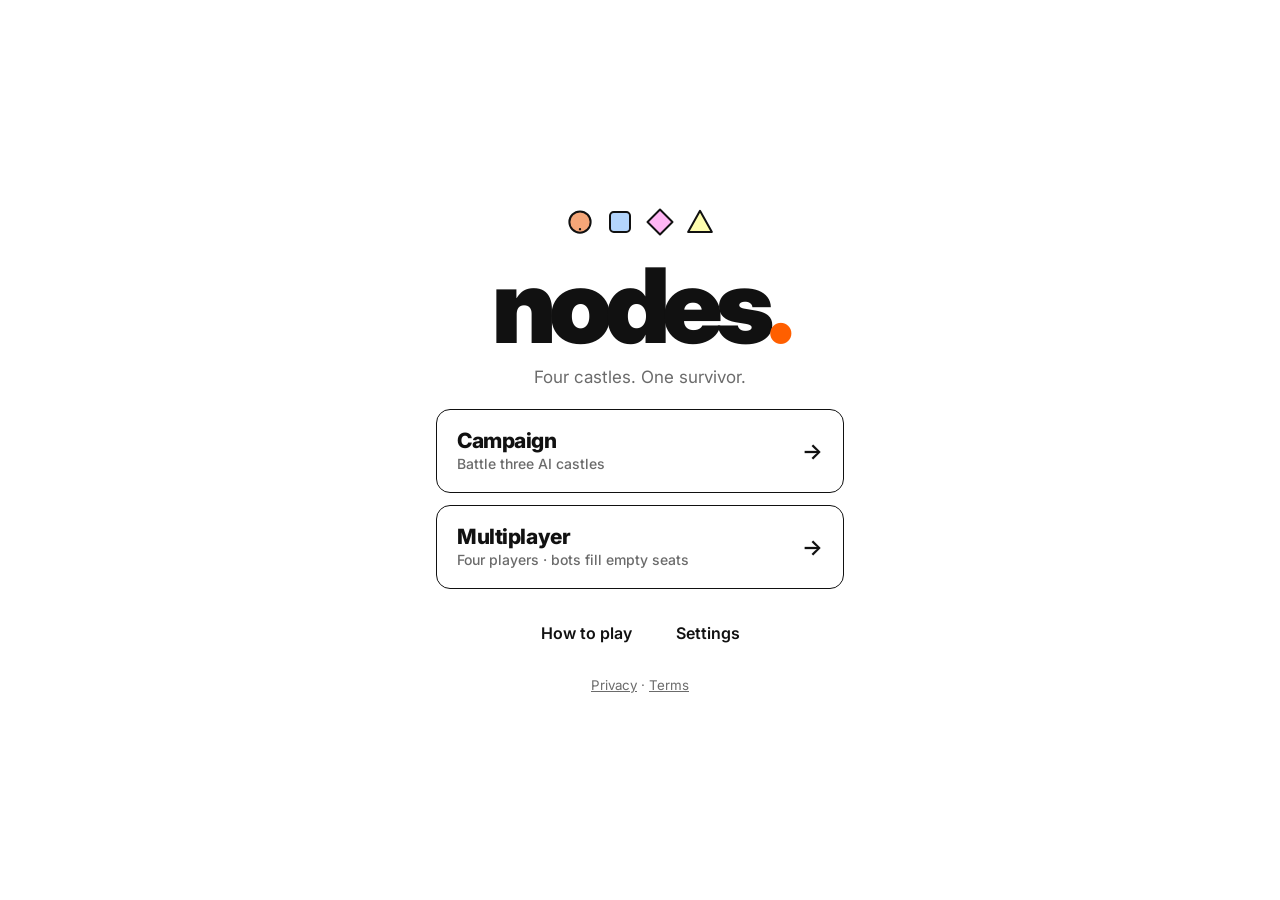
==== site/index.html @ 713128e9 "Deploy banner controls Built from rts-prototype d08a209.  Co-Authored-By: Claude Opus 5.5 <noreply@a" ====
<!doctype html><html lang="en"><meta charset="UTF-8"><meta name="viewport" content="width=device-width,initial-scale=1,viewport-fit=cover"><title>nodes.</title><script type="module" crossorigin src="./assets/game-BDW96V0k.js"></script>
<link rel="modulepreload" crossorigin href="./assets/style-B81ScJqz.js">
<link rel="stylesheet" crossorigin href="./assets/style-C4UEQZMp.css">

<body><div id="app"></div></body></html>
---- site/assets/style-C4UEQZMp.css ----
@font-face{font-family:Inter;src:url(../fonts/inter.ttf)}:root{--ink:#111;--muted:#6b6b6b;--line:#e4e4e1;--soft:#f5f5f2;--paper:#fff;--accent:#ff5f00;--danger:#c4161c;--radius:14px;--team:#ff5f00;--team-fill:#f5a678}*{box-sizing:border-box}body{margin:0;background:var(--paper);color:var(--ink);font-family:Inter,Arial,sans-serif;-webkit-font-smoothing:antialiased}button,.button{font:inherit;font-weight:600;background:var(--paper);border:1.5px solid var(--ink);border-radius:10px;padding:11px 18px;cursor:pointer;color:var(--ink);transition:background .12s,transform .12s,box-shadow .12s}button:hover:not(:disabled),.button:hover{background:var(--soft)}button:active:not(:disabled){transform:translateY(1px)}button:disabled{opacity:.38;cursor:default}button:focus-visible,a:focus-visible,input:focus-visible{outline:3px solid var(--accent);outline-offset:2px}button.primary{background:var(--ink);color:#fff}button.primary:hover:not(:disabled){background:#333}button.ghost{border-color:transparent;background:transparent}button.ghost:hover:not(:disabled){background:var(--soft)}button.danger{color:var(--danger);border-color:var(--danger)}button.danger:hover:not(:disabled){background:#fdf0f0}a{color:inherit}kbd{font:600 10px/1 Inter,Arial,sans-serif;border:1px solid #c9c9c4;border-bottom-width:2px;border-radius:4px;padding:2px 4px;color:var(--muted);background:var(--paper)}.muted{color:var(--muted)}.small{font-size:13px}.dot{color:var(--accent)}.brand{font-size:38px;font-weight:900;letter-spacing:-3px;text-decoration:none;line-height:1;margin:0}.brand span{color:var(--accent)}.row{display:flex;flex-wrap:wrap;gap:10px;justify-content:center}.row.tight{gap:6px;justify-content:flex-start}.stack{display:flex;flex-direction:column;gap:10px;margin-top:20px}.shape{display:block;flex-shrink:0}.menu{min-height:100dvh;display:flex;align-items:center;justify-content:center;flex-direction:column;gap:22px;padding:32px 16px;max-width:440px;margin:auto}.hero{display:flex;flex-direction:column;align-items:center;gap:10px}.emblem{display:flex;gap:10px;margin-bottom:6px}.menu .brand{font-size:clamp(64px,20vw,104px);letter-spacing:-.07em}.tagline{margin:0;color:var(--muted);font-size:17px}.modes{display:flex;flex-direction:column;gap:12px;width:100%}.mode{display:grid;grid-template-columns:1fr auto;grid-template-areas:"title arrow" "sub arrow" "meta arrow";text-align:left;gap:2px 12px;padding:18px 20px;border-radius:var(--radius);width:100%}.mode:hover:not(:disabled){background:var(--paper);box-shadow:0 4px 0 var(--ink);transform:translateY(-2px)}.mode-title{grid-area:title;font-size:21px;font-weight:800;letter-spacing:-.02em}.mode-sub{grid-area:sub;color:var(--muted);font-weight:500;font-size:14px}.mode-meta{grid-area:meta;justify-self:start;margin-top:8px;font-size:12px;background:var(--soft);border-radius:99px;padding:3px 9px}.arrow{grid-area:arrow;align-self:center;font-size:22px}.menu-links{display:flex;gap:6px}.legal{color:var(--muted)}.title{font-size:clamp(40px,11vw,56px);font-weight:900;letter-spacing:-.06em;margin:0;text-align:center;line-height:1}.loading{font-size:28px;font-weight:900;letter-spacing:-.04em}.settings{display:flex;flex-direction:column;gap:10px;width:100%}.toggle{display:flex;align-items:center;justify-content:space-between;gap:16px;padding:16px 18px;background:var(--soft);border-radius:var(--radius);cursor:pointer}.toggle span{display:flex;flex-direction:column;gap:4px}.toggle small{color:var(--muted);line-height:1.4}.toggle input{appearance:none;flex-shrink:0;width:46px;height:28px;border-radius:99px;background:#cfcfca;position:relative;cursor:pointer;transition:background .15s;margin:0}.toggle input:before{content:"";position:absolute;top:3px;left:3px;width:22px;height:22px;border-radius:50%;background:#fff;box-shadow:0 1px 2px #0003;transition:transform .15s}.toggle input:checked{background:var(--ink)}.toggle input:checked:before{transform:translate(18px)}.seats{display:flex;gap:14px}.seat{width:46px;height:46px;border-radius:50%;border:2px dashed var(--c);transition:background .2s}.seat.filled{border-style:solid;background:var(--c)}.seat.you{box-shadow:0 0 0 3px var(--paper),0 0 0 5px var(--ink)}.progress{width:100%;height:6px;border-radius:99px;background:var(--soft);overflow:hidden}.progress b{display:block;height:100%;width:0;background:var(--ink);transition:width .3s linear}.play{position:fixed;inset:0;overflow:hidden;background:var(--paper)}.stage{position:absolute;left:0;top:0;width:800px;height:450px;transform-origin:0 0;display:grid;grid-template-columns:450px 350px}.stage .board{width:450px;height:450px;padding:6px;box-sizing:border-box}.stage .side{display:flex;flex-direction:column;gap:6px;padding:6px 8px 6px 2px;overflow:hidden;min-height:0}.stage .topbar{padding:0 2px;gap:6px}.stage .topbar .brand{font-size:20px}.stage .match{gap:6px}.stage .you-chip{font-size:12px;padding:3px 8px 3px 6px}.stage .clock{font-size:14px}.stage .top-actions{gap:5px}.stage .top-actions button{padding:4px 10px;font-size:13px}.stage .icon-button{width:28px;height:28px}.stage #fullscreen{font-size:15px;line-height:1}.stage #fullscreen[aria-pressed=true]{background:var(--ink);color:#fff}.stage .team-bar{margin:0;height:3px}.stage .panel{padding:7px 10px;border-radius:10px}.stage .panel-head{margin-bottom:5px}.stage .panel h2{font-size:11px}.stage .standings{gap:3px}.stage .standing{grid-template-columns:10px 1fr 48px 30px 34px;gap:6px;font-size:12px}.stage .standing i{width:10px;height:10px}.stage .standing.head{font-size:10px}.stage .castle .panel-head{display:none}.stage .castle{display:grid;grid-template-columns:1fr 1fr auto;gap:10px;align-items:center}.stage .castle-stats{display:contents}.stage .stat{margin-bottom:3px;font-size:11px;flex-wrap:wrap;gap:0 5px}.stage .stat .k{flex-basis:100%}.stage .stat b{font-size:13px;white-space:nowrap}.stage .upgrade{margin:0;width:auto;flex-direction:column;align-items:flex-start;gap:0;padding:6px 10px;font-size:13px}.stage .upgrade .u-cost{font-size:11px}.stage .upgrade kbd{display:none}.stage .train-grid{grid-template-columns:repeat(4,1fr);gap:5px}.stage .train-button{grid-template-columns:auto auto;grid-template-areas:"icon out";justify-content:center;padding:7px 4px}.stage .train-button .t-name{display:none}.stage .train-button .t-out{font-size:14px}.stage .train-button kbd{display:none}.stage .queue{margin-top:5px;min-height:18px;flex-wrap:nowrap;overflow:hidden}.stage .selection-text{margin:0 0 6px;font-size:12px;min-height:18px}.stage .selection .row button{padding:5px 8px;font-size:12px}.stage .tip{max-width:420px;font-size:13px}.rotate{display:none;position:absolute;inset:0;align-items:center;justify-content:center;padding:24px;text-align:center;font-size:20px;font-weight:800}@media(orientation:portrait)and (pointer:coarse){.play .stage{visibility:hidden}.rotate{display:flex}}.topbar{display:flex;align-items:center;justify-content:space-between;gap:12px;padding:10px 16px;flex-shrink:0}.topbar .brand{font-size:30px}.match{display:flex;align-items:center;gap:12px;font-weight:600}.you-chip{display:inline-flex;align-items:center;gap:7px;padding:5px 11px 5px 8px;border-radius:99px;background:var(--team-fill);font-size:14px}.you-chip i{width:10px;height:10px;border-radius:50%;background:var(--team);border:1.5px solid var(--ink)}.clock{font-variant-numeric:tabular-nums;font-size:17px}.connection{color:var(--danger);font-size:13px}.top-actions{display:flex;gap:8px}.top-actions button{padding:7px 14px}.icon-button{width:36px;padding:0!important;border-radius:50%;height:36px}.team-bar{display:flex;height:4px;margin:0 16px;flex-shrink:0;border-radius:99px;overflow:hidden;background:#eee}.team-bar span{transition:width .3s}.board{position:relative;min-height:0;min-width:0;display:flex;align-items:center;justify-content:center;touch-action:none}.selection-actions{flex-wrap:wrap}.selection-actions button[aria-pressed=true]{background:var(--ink);color:#fff}#clear-rally{padding:4px 10px;font-size:13px;margin-top:6px}.tip{position:absolute;left:12px;right:12px;top:12px;margin:auto;max-width:460px;display:grid;grid-template-columns:auto 1fr auto;align-items:center;gap:8px;background:var(--paper);border:1.5px solid var(--ink);border-radius:12px;padding:10px 8px;font-size:14px;line-height:1.4;box-shadow:0 4px 0 var(--ink);z-index:2}.tip-body{display:flex;flex-direction:column;gap:4px;min-width:0}.tip-head{display:flex;align-items:center;justify-content:space-between;gap:8px}.tip-head b{font-size:12px;text-transform:uppercase;letter-spacing:.05em;color:var(--muted)}.tip-head button{padding:2px 8px;font-size:12px}.tip-arrow{padding:6px 8px;font-size:20px;line-height:1;align-self:stretch}.tip-arrow:disabled{opacity:.25;cursor:default}.board canvas{display:block;touch-action:none;border:1.5px solid var(--ink);border-radius:12px}.side{display:flex;flex-direction:column;gap:10px;min-height:0;overflow-y:auto}.panel{background:var(--soft);border-radius:var(--radius);padding:14px}.panel-head{display:flex;align-items:center;justify-content:space-between;margin-bottom:10px}.panel h2{font-size:13px;text-transform:uppercase;letter-spacing:.06em;margin:0;font-weight:800}.panel-head .muted{font-size:12px}.badge{font-size:12px;font-weight:800;background:var(--ink);color:#fff;border-radius:6px;padding:3px 7px}.meter{display:block;height:6px;background:#e2e2dd;border-radius:99px;overflow:hidden}.meter b{display:block;height:100%;width:0;background:var(--team);border-radius:99px;transition:width .2s}.meter.hp b{background:var(--ink)}.standings{display:flex;flex-direction:column;gap:6px}.standing{display:grid;grid-template-columns:12px 1fr 56px 40px 44px;align-items:center;gap:8px;font-size:13px;font-weight:600}.standing i{width:12px;height:12px;border-radius:50%;background:var(--c);border:1.5px solid var(--ink)}.standing.head{font-size:11px;color:var(--muted);text-transform:uppercase;letter-spacing:.05em;font-weight:700}.standing.head i{visibility:hidden}.standing .meter b{background:var(--c)}.standing .army,.standing .score{text-align:right;font-variant-numeric:tabular-nums}.standing .score,.standing.me .name{font-weight:800}.standing.out{opacity:.4}.standing.out .name{text-decoration:line-through}.standing.away .name:after{content:" · away";color:var(--danger);font-weight:500}.castle-stats{display:flex;flex-direction:column;gap:10px}.stat{display:flex;align-items:baseline;gap:6px;margin-bottom:5px;font-size:13px}.stat .k{color:var(--muted);flex:1}.stat b{font-variant-numeric:tabular-nums;font-size:15px}.stat .sub{color:var(--muted);font-size:12px}.upgrade{position:relative;overflow:hidden;width:100%;margin-top:14px;display:flex;align-items:center;gap:8px;padding:10px 12px;text-align:left}.upgrade .fill{position:absolute;inset:0 auto 0 0;width:0;background:var(--team-fill);transition:width .2s}.upgrade>span:not(.fill),.upgrade kbd{position:relative}.upgrade .u-label{flex:1}.upgrade .u-cost{font-size:12px;color:var(--muted);font-variant-numeric:tabular-nums}.upgrade.busy{opacity:1}.train-grid{display:grid;grid-template-columns:1fr 1fr;gap:8px}.train-button{display:grid;grid-template-columns:auto 1fr;grid-template-areas:"icon out" "name name";align-items:center;gap:6px 8px;padding:10px;text-align:left;position:relative}.train-button .shape{grid-area:icon}.train-button .t-out{grid-area:out;font-weight:800;font-size:16px}.train-button .t-name{grid-area:name;font-size:12px;color:var(--muted);font-weight:600}.train-button kbd{position:absolute;top:8px;right:8px}.queue{display:flex;flex-wrap:wrap;align-items:center;gap:5px;margin-top:10px;min-height:24px;font-size:12px}.q{position:relative;display:flex;padding:3px;border-radius:6px;background:var(--paper);overflow:hidden}.q.current{box-shadow:inset 0 0 0 1.5px var(--ink)}.q i{position:absolute;left:0;bottom:0;height:3px;width:0;background:var(--team)}.more{font-weight:700;color:var(--muted)}.selection-text{margin:0 0 10px;font-size:13px;min-height:20px;display:flex;flex-wrap:wrap;align-items:center;gap:8px;line-height:1.4}.mix{display:inline-flex;gap:8px}.mix span{display:inline-flex;align-items:center;gap:3px;font-weight:600;font-variant-numeric:tabular-nums}.selection .row button{padding:8px 12px;font-size:13px;display:inline-flex;align-items:center;gap:6px}.toast{position:fixed;left:50%;bottom:24px;transform:translate(-50%,12px);background:var(--ink);color:#fff;padding:10px 16px;border-radius:10px;font-size:14px;font-weight:600;opacity:0;pointer-events:none;transition:opacity .2s,transform .2s;z-index:5;max-width:calc(100vw - 32px);text-align:center}.toast.show{opacity:1;transform:translate(-50%)}.overlay{position:fixed;inset:0;display:flex;align-items:center;justify-content:center;background:#ffffffd0;-webkit-backdrop-filter:blur(3px);backdrop-filter:blur(3px);z-index:10;padding:16px;overflow-y:auto}.card{background:var(--paper);border:1.5px solid var(--ink);border-radius:20px;padding:30px;text-align:center;width:min(440px,100%);box-shadow:0 6px 0 var(--ink);margin:auto}.card.wide{width:min(660px,100%);text-align:left}.card h1,.card h2{font-weight:900;letter-spacing:-.06em;margin:0 0 12px;line-height:1}.card h2{font-size:44px}.card h1.result{font-size:clamp(56px,16vw,84px)}.card p{line-height:1.55;margin:0 0 6px}.card .row{margin-top:22px}.card.wide .row{justify-content:flex-start}.lede{color:var(--muted)}.types{display:grid;grid-template-columns:1fr 1fr;gap:10px;margin:20px 0}.types>div{display:grid;grid-template-columns:auto 1fr;grid-template-areas:"icon name" "icon out" "note note";gap:2px 10px;background:var(--soft);border-radius:12px;padding:12px}.types .shape{grid-area:icon;align-self:center}.types b{grid-area:name}.types small{grid-area:out;color:var(--muted)}.types span{grid-area:note;font-size:13px;line-height:1.4;margin-top:6px}.controls-list{margin:0;display:flex;flex-direction:column;border-top:1px solid var(--line)}.controls-list div{display:grid;grid-template-columns:130px 1fr;gap:12px;padding:9px 0;border-bottom:1px solid var(--line);font-size:14px}.controls-list dt{font-weight:700}.controls-list dd{margin:0;color:#333;line-height:1.4}.stats{display:flex;justify-content:center;gap:10px;margin:20px 0 0}.stats div{background:var(--soft);border-radius:12px;padding:10px 14px;min-width:96px}.stats dt{font-size:11px;text-transform:uppercase;letter-spacing:.05em;color:var(--muted);font-weight:700}.stats dd{margin:4px 0 0;font-size:22px;font-weight:800;font-variant-numeric:tabular-nums}@media(pointer:coarse){kbd{display:none}}@media(max-width:820px){.card{padding:22px}.card h2{font-size:36px}.types{grid-template-columns:1fr}.controls-list div{grid-template-columns:100px 1fr}.stats div{min-width:0;flex:1;padding:8px}}@media(prefers-reduced-motion:reduce){*{transition:none!important}}.admin{max-width:1100px;margin:auto;padding:30px}.admin p{line-height:1.6}.admin #fields{display:flex;flex-direction:column;gap:22px}.admin fieldset{border:1.5px solid #ddd;border-radius:10px;padding:16px 18px 20px;margin:0;scroll-margin-top:16px}.admin legend{font-weight:800;font-size:16px;padding:0 6px}.admin .field-grid{display:grid;grid-template-columns:repeat(auto-fit,minmax(240px,1fr));gap:18px}.admin label small{color:#777;font-size:12px}.admin-tools{display:flex;flex-direction:column;gap:12px;margin-bottom:20px}.admin #filter{font:inherit;padding:12px;border:1px solid #999;border-radius:6px;max-width:420px}#sections{display:flex;flex-wrap:wrap;gap:8px}#sections a{font-size:13px;padding:5px 10px;border:1px solid #ccc;border-radius:99px;color:inherit;text-decoration:none}#sections a:hover{border-color:#111}.admin label{display:flex;flex-direction:column;font-size:14px;gap:8px}.admin input[type=number]{font:inherit;padding:12px;border:1px solid #999;border-radius:6px;width:100%}.actions{display:flex;flex-wrap:wrap;gap:12px;margin-top:30px;position:sticky;bottom:0;padding:15px;background:#fff;border-top:1px solid #ddd}#status{min-height:25px}button.active{background:#111;color:#fff}@media(max-width:600px){.brand{font-size:30px}.admin{padding:16px}}[hidden]{display:none!important}.admin .preview{border:1.5px solid #111;border-radius:10px;padding:16px 18px;margin-bottom:22px}.preview-head{display:flex;flex-wrap:wrap;align-items:center;justify-content:space-between;gap:12px}.preview-head h2{margin:0;font-size:18px}.preview-head label{flex-direction:row!important;align-items:center}.preview-head select{font:inherit;padding:6px 8px;border:1px solid #999;border-radius:6px}.preview-note{font-size:13px;color:#555;margin:8px 0 12px}.preview-body{display:flex;flex-wrap:wrap;gap:20px;align-items:flex-start}#preview{border-radius:8px;background:#fff}#preview-stats{margin:0;display:flex;flex-direction:column;gap:8px;font-size:14px;min-width:240px}#preview-stats dt{font-size:11px;text-transform:uppercase;letter-spacing:.05em;color:#777;font-weight:700}#preview-stats dd{margin:2px 0 0}#preview-stats .ok{color:#1a7f37}#preview-stats .low{color:#c4161c}
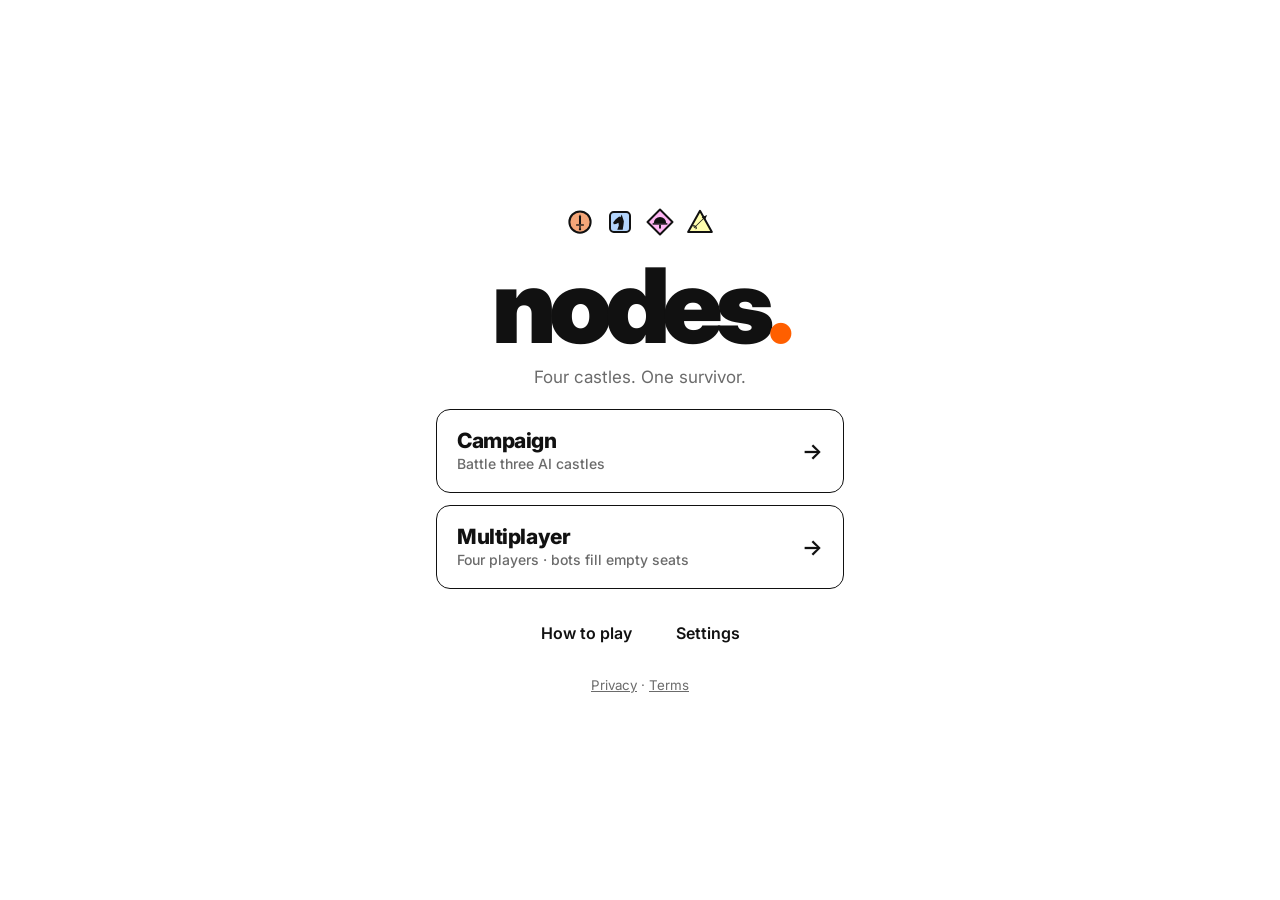
==== commit e6c849d1: "Deploy device-chosen controls, queue cancel and upgrade prompts Built from rts-prototype 23c465e.  C" ====
--- a/site/index.html
+++ b/site/index.html
@@ -1,5 +1,5 @@
-<!doctype html><html lang="en"><meta charset="UTF-8"><meta name="viewport" content="width=device-width,initial-scale=1,viewport-fit=cover"><title>nodes.</title><script type="module" crossorigin src="./assets/game-BDW96V0k.js"></script>
-<link rel="modulepreload" crossorigin href="./assets/style-B81ScJqz.js">
-<link rel="stylesheet" crossorigin href="./assets/style-C4UEQZMp.css">
+<!doctype html><html lang="en"><meta charset="UTF-8"><meta name="viewport" content="width=device-width,initial-scale=1,viewport-fit=cover"><title>nodes.</title><script type="module" crossorigin src="./assets/game-z3wvrfXD.js"></script>
+<link rel="modulepreload" crossorigin href="./assets/style-CgUiQtV8.js">
+<link rel="stylesheet" crossorigin href="./assets/style-BDcFEItp.css">
 
 <body><div id="app"></div></body></html>
--- a/site/assets/style-BDcFEItp.css
+++ b/site/assets/style-BDcFEItp.css
@@ -0,0 +1 @@
+@font-face{font-family:Inter;src:url(../fonts/inter.ttf)}:root{--ink:#111;--muted:#6b6b6b;--line:#e4e4e1;--soft:#f5f5f2;--paper:#fff;--accent:#ff5f00;--danger:#c4161c;--radius:14px;--team:#ff5f00;--team-fill:#f5a678}*{box-sizing:border-box}body{margin:0;background:var(--paper);color:var(--ink);font-family:Inter,Arial,sans-serif;-webkit-font-smoothing:antialiased}button,.button{font:inherit;font-weight:600;background:var(--paper);border:1.5px solid var(--ink);border-radius:10px;padding:11px 18px;cursor:pointer;color:var(--ink);transition:background .12s,transform .12s,box-shadow .12s}button:hover:not(:disabled),.button:hover{background:var(--soft)}button:active:not(:disabled){transform:translateY(1px)}button:disabled{opacity:.38;cursor:default}button:focus-visible,a:focus-visible,input:focus-visible{outline:3px solid var(--accent);outline-offset:2px}button.primary{background:var(--ink);color:#fff}button.primary:hover:not(:disabled){background:#333}button.ghost{border-color:transparent;background:transparent}button.ghost:hover:not(:disabled){background:var(--soft)}button.danger{color:var(--danger);border-color:var(--danger)}button.danger:hover:not(:disabled){background:#fdf0f0}a{color:inherit}kbd{font:600 10px/1 Inter,Arial,sans-serif;border:1px solid #c9c9c4;border-bottom-width:2px;border-radius:4px;padding:2px 4px;color:var(--muted);background:var(--paper)}.muted{color:var(--muted)}.small{font-size:13px}.dot{color:var(--accent)}.brand{font-size:38px;font-weight:900;letter-spacing:-3px;text-decoration:none;line-height:1;margin:0}.brand span{color:var(--accent)}.row{display:flex;flex-wrap:wrap;gap:10px;justify-content:center}.row.tight{gap:6px;justify-content:flex-start}.stack{display:flex;flex-direction:column;gap:10px;margin-top:20px}.shape{display:block;flex-shrink:0}.menu{min-height:100dvh;display:flex;align-items:center;justify-content:center;flex-direction:column;gap:22px;padding:32px 16px;max-width:440px;margin:auto}.hero{display:flex;flex-direction:column;align-items:center;gap:10px}.emblem{display:flex;gap:10px;margin-bottom:6px}.menu .brand{font-size:clamp(64px,20vw,104px);letter-spacing:-.07em}.tagline{margin:0;color:var(--muted);font-size:17px}.modes{display:flex;flex-direction:column;gap:12px;width:100%}.mode{display:grid;grid-template-columns:1fr auto;grid-template-areas:"title arrow" "sub arrow" "meta arrow";text-align:left;gap:2px 12px;padding:18px 20px;border-radius:var(--radius);width:100%}.mode:hover:not(:disabled){background:var(--paper);box-shadow:0 4px 0 var(--ink);transform:translateY(-2px)}.mode-title{grid-area:title;font-size:21px;font-weight:800;letter-spacing:-.02em}.mode-sub{grid-area:sub;color:var(--muted);font-weight:500;font-size:14px}.mode-meta{grid-area:meta;justify-self:start;margin-top:8px;font-size:12px;background:var(--soft);border-radius:99px;padding:3px 9px}.arrow{grid-area:arrow;align-self:center;font-size:22px}.menu-links{display:flex;gap:6px}.legal{color:var(--muted)}.title{font-size:clamp(40px,11vw,56px);font-weight:900;letter-spacing:-.06em;margin:0;text-align:center;line-height:1}.loading{font-size:28px;font-weight:900;letter-spacing:-.04em}.settings{display:flex;flex-direction:column;gap:10px;width:100%}.toggle{display:flex;align-items:center;justify-content:space-between;gap:16px;padding:16px 18px;background:var(--soft);border-radius:var(--radius);cursor:pointer}.toggle span{display:flex;flex-direction:column;gap:4px}.toggle small{color:var(--muted);line-height:1.4}.toggle input{appearance:none;flex-shrink:0;width:46px;height:28px;border-radius:99px;background:#cfcfca;position:relative;cursor:pointer;transition:background .15s;margin:0}.toggle input:before{content:"";position:absolute;top:3px;left:3px;width:22px;height:22px;border-radius:50%;background:#fff;box-shadow:0 1px 2px #0003;transition:transform .15s}.toggle input:checked{background:var(--ink)}.toggle input:checked:before{transform:translate(18px)}.seats{display:flex;gap:14px}.seat{width:46px;height:46px;border-radius:50%;border:2px dashed var(--c);transition:background .2s}.seat.filled{border-style:solid;background:var(--c)}.seat.you{box-shadow:0 0 0 3px var(--paper),0 0 0 5px var(--ink)}.progress{width:100%;height:6px;border-radius:99px;background:var(--soft);overflow:hidden}.progress b{display:block;height:100%;width:0;background:var(--ink);transition:width .3s linear}.play{position:fixed;inset:0;overflow:hidden;background:var(--paper)}.stage{position:absolute;left:0;top:0;width:800px;height:450px;transform-origin:0 0;display:grid;grid-template-columns:450px 350px}.stage .board{width:450px;height:450px;padding:6px;box-sizing:border-box}.stage .side{display:flex;flex-direction:column;gap:6px;padding:6px 8px 6px 2px;overflow:hidden;min-height:0}.stage .topbar{padding:0 2px;gap:6px}.stage .topbar .brand{font-size:20px}.stage .match{gap:6px}.stage .you-chip{font-size:12px;padding:3px 8px 3px 6px}.stage .clock{font-size:14px}.stage .top-actions{gap:5px}.stage .top-actions button{padding:4px 10px;font-size:13px}.stage .icon-button{width:28px;height:28px}.stage #fullscreen{font-size:15px;line-height:1}.stage #fullscreen[aria-pressed=true]{background:var(--ink);color:#fff}.stage .team-bar{margin:0;height:3px}.stage .panel{padding:7px 10px;border-radius:10px}.stage .panel-head{margin-bottom:5px}.stage .panel h2{font-size:11px}.stage .standings{gap:3px}.stage .standing{grid-template-columns:10px 1fr 48px 30px 34px;gap:6px;font-size:12px}.stage .standing i{width:10px;height:10px}.stage .standing.head{font-size:10px}.stage .castle .panel-head{display:none}.stage .castle{display:grid;grid-template-columns:1fr 1fr auto;gap:10px;align-items:center}.stage .castle-stats{display:contents}.stage .stat{margin-bottom:3px;font-size:11px;flex-wrap:wrap;gap:0 5px}.stage .stat .k{flex-basis:100%}.stage .stat b{font-size:13px;white-space:nowrap}.stage .upgrade{margin:0;width:auto;flex-direction:column;align-items:flex-start;gap:0;padding:6px 10px;font-size:13px}.stage .upgrade .u-cost{font-size:11px}.stage .upgrade kbd{display:none}.stage .train-grid{grid-template-columns:repeat(4,1fr);gap:5px}.stage .train-button{grid-template-columns:auto auto;grid-template-areas:"icon out";justify-content:center;padding:7px 4px}.stage .train-button .t-name{display:none}.stage .train-button .t-out{font-size:14px}.stage .train-button kbd{display:none}.stage .queue{margin-top:5px;min-height:18px;flex-wrap:nowrap;overflow:hidden}.stage .selection-text{margin:0 0 6px;font-size:12px;min-height:18px}.stage .selection .row button{padding:5px 8px;font-size:12px}.stage .tip{max-width:420px;font-size:13px}.rotate{display:none;position:absolute;inset:0;align-items:center;justify-content:center;padding:24px;text-align:center;font-size:20px;font-weight:800}@media(orientation:portrait)and (pointer:coarse){.play .stage{visibility:hidden}.rotate{display:flex}}.topbar{display:flex;align-items:center;justify-content:space-between;gap:12px;padding:10px 16px;flex-shrink:0}.topbar .brand{font-size:30px}.match{display:flex;align-items:center;gap:12px;font-weight:600}.you-chip{display:inline-flex;align-items:center;gap:7px;padding:5px 11px 5px 8px;border-radius:99px;background:var(--team-fill);font-size:14px}.you-chip i{width:10px;height:10px;border-radius:50%;background:var(--team);border:1.5px solid var(--ink)}.clock{font-variant-numeric:tabular-nums;font-size:17px}.connection{color:var(--danger);font-size:13px}.top-actions{display:flex;gap:8px}.top-actions button{padding:7px 14px}.icon-button{width:36px;padding:0!important;border-radius:50%;height:36px}.team-bar{display:flex;height:4px;margin:0 16px;flex-shrink:0;border-radius:99px;overflow:hidden;background:#eee}.team-bar span{transition:width .3s}.board{position:relative;min-height:0;min-width:0;display:flex;align-items:center;justify-content:center;touch-action:none}.selection-actions{flex-wrap:wrap}.selection-actions button[aria-pressed=true]{background:var(--ink);color:#fff}#clear-rally{padding:4px 10px;font-size:13px;margin-top:6px}.tip{position:absolute;left:12px;right:12px;top:12px;margin:auto;max-width:460px;display:grid;grid-template-columns:auto 1fr auto;align-items:center;gap:8px;background:var(--paper);border:1.5px solid var(--ink);border-radius:12px;padding:10px 8px;font-size:14px;line-height:1.4;box-shadow:0 4px 0 var(--ink);z-index:2}.tip-body{display:flex;flex-direction:column;gap:4px;min-width:0}.tip-head{display:flex;align-items:center;justify-content:space-between;gap:8px}.tip-head b{font-size:12px;text-transform:uppercase;letter-spacing:.05em;color:var(--muted)}.tip-head button{padding:2px 8px;font-size:12px}.tip-arrow{padding:6px 8px;font-size:20px;line-height:1;align-self:stretch}.tip-arrow:disabled{opacity:.25;cursor:default}.board canvas{display:block;touch-action:none;border:1.5px solid var(--ink);border-radius:12px}.side{display:flex;flex-direction:column;gap:10px;min-height:0;overflow-y:auto}.panel{background:var(--soft);border-radius:var(--radius);padding:14px}.panel-head{display:flex;align-items:center;justify-content:space-between;margin-bottom:10px}.panel h2{font-size:13px;text-transform:uppercase;letter-spacing:.06em;margin:0;font-weight:800}.panel-head .muted{font-size:12px}.badge{font-size:12px;font-weight:800;background:var(--ink);color:#fff;border-radius:6px;padding:3px 7px}.meter{display:block;height:6px;background:#e2e2dd;border-radius:99px;overflow:hidden}.meter b{display:block;height:100%;width:0;background:var(--team);border-radius:99px;transition:width .2s}.meter.hp b{background:var(--ink)}.standings{display:flex;flex-direction:column;gap:6px}.standing{display:grid;grid-template-columns:12px 1fr 56px 40px 44px;align-items:center;gap:8px;font-size:13px;font-weight:600}.standing i{width:12px;height:12px;border-radius:50%;background:var(--c);border:1.5px solid var(--ink)}.standing.head{font-size:11px;color:var(--muted);text-transform:uppercase;letter-spacing:.05em;font-weight:700}.standing.head i{visibility:hidden}.standing .meter b{background:var(--c)}.standing .army,.standing .score{text-align:right;font-variant-numeric:tabular-nums}.standing .score,.standing.me .name{font-weight:800}.standing.out{opacity:.4}.standing.out .name{text-decoration:line-through}.standing.away .name:after{content:" · away";color:var(--danger);font-weight:500}.castle-stats{display:flex;flex-direction:column;gap:10px}.stat{display:flex;align-items:baseline;gap:6px;margin-bottom:5px;font-size:13px}.stat .k{color:var(--muted);flex:1}.stat b{font-variant-numeric:tabular-nums;font-size:15px}.stat .sub{color:var(--muted);font-size:12px}.upgrade{position:relative;overflow:hidden;width:100%;margin-top:14px;display:flex;align-items:center;gap:8px;padding:10px 12px;text-align:left}.upgrade .fill{position:absolute;inset:0 auto 0 0;width:0;background:var(--team-fill);transition:width .2s}.upgrade>span:not(.fill),.upgrade kbd{position:relative}.upgrade .u-label{flex:1}.upgrade .u-cost{font-size:12px;color:var(--muted);font-variant-numeric:tabular-nums}.upgrade.busy{opacity:1}.upgrade:disabled .fill{background:#e8e8e4}.upgrade.ready{background:var(--team);color:#fff;border-color:var(--ink);animation:upgrade-pulse 1.2s ease-in-out infinite}.upgrade.ready .u-cost{color:#fff}.upgrade.ready .fill{display:none}@keyframes upgrade-pulse{0%,to{box-shadow:0 0 0 0 var(--team)}50%{box-shadow:0 0 0 5px color-mix(in srgb,var(--team) 35%,transparent)}}@media(prefers-reduced-motion:reduce){.upgrade.ready{animation:none}}.train-grid{display:grid;grid-template-columns:1fr 1fr;gap:8px}.train-button{display:grid;grid-template-columns:auto 1fr;grid-template-areas:"icon out" "name name";align-items:center;gap:6px 8px;padding:10px;text-align:left;position:relative}.train-button .shape{grid-area:icon}.train-button .t-out{grid-area:out;font-weight:800;font-size:16px}.train-button .t-name{grid-area:name;font-size:12px;color:var(--muted);font-weight:600}.train-button kbd{position:absolute;top:8px;right:8px}.queue{display:flex;flex-wrap:wrap;align-items:center;gap:5px;margin-top:10px;min-height:24px;font-size:12px}.q{position:relative;display:flex;padding:3px;border-radius:6px;background:var(--paper);overflow:hidden;border:0;cursor:pointer}.q:hover{box-shadow:inset 0 0 0 1.5px var(--danger)}.q:hover:after{content:"×";position:absolute;inset:0;display:grid;place-items:center;background:#ffffffbf;color:var(--danger);font-weight:800}.q.current{box-shadow:inset 0 0 0 1.5px var(--ink)}.q i{position:absolute;left:0;bottom:0;height:3px;width:0;background:var(--team)}.more{font-weight:700;color:var(--muted)}.selection-text{margin:0 0 10px;font-size:13px;min-height:20px;display:flex;flex-wrap:wrap;align-items:center;gap:8px;line-height:1.4}.mix{display:inline-flex;gap:8px}.mix span{display:inline-flex;align-items:center;gap:3px;font-weight:600;font-variant-numeric:tabular-nums}.selection .row button{padding:8px 12px;font-size:13px;display:inline-flex;align-items:center;gap:6px}.toast{position:fixed;left:50%;bottom:24px;transform:translate(-50%,12px);background:var(--ink);color:#fff;padding:10px 16px;border-radius:10px;font-size:14px;font-weight:600;opacity:0;pointer-events:none;transition:opacity .2s,transform .2s;z-index:5;max-width:calc(100vw - 32px);text-align:center}.toast.show{opacity:1;transform:translate(-50%)}.overlay{position:fixed;inset:0;display:flex;align-items:center;justify-content:center;background:#ffffffd0;-webkit-backdrop-filter:blur(3px);backdrop-filter:blur(3px);z-index:10;padding:16px;overflow-y:auto}.card{background:var(--paper);border:1.5px solid var(--ink);border-radius:20px;padding:30px;text-align:center;width:min(440px,100%);box-shadow:0 6px 0 var(--ink);margin:auto}.card.wide{width:min(660px,100%);text-align:left}.card h1,.card h2{font-weight:900;letter-spacing:-.06em;margin:0 0 12px;line-height:1}.card h2{font-size:44px}.card h1.result{font-size:clamp(56px,16vw,84px)}.card p{line-height:1.55;margin:0 0 6px}.card .row{margin-top:22px}.card.wide .row{justify-content:flex-start}.lede{color:var(--muted)}.types{display:grid;grid-template-columns:1fr 1fr;gap:10px;margin:20px 0}.types>div{display:grid;grid-template-columns:auto 1fr;grid-template-areas:"icon name" "icon out" "note note";gap:2px 10px;background:var(--soft);border-radius:12px;padding:12px}.types .shape{grid-area:icon;align-self:center}.types b{grid-area:name}.types small{grid-area:out;color:var(--muted)}.types span{grid-area:note;font-size:13px;line-height:1.4;margin-top:6px}.controls-list{margin:0;display:flex;flex-direction:column;border-top:1px solid var(--line)}.controls-list div{display:grid;grid-template-columns:130px 1fr;gap:12px;padding:9px 0;border-bottom:1px solid var(--line);font-size:14px}.controls-list dt{font-weight:700}.controls-list dd{margin:0;color:#333;line-height:1.4}.stats{display:flex;justify-content:center;gap:10px;margin:20px 0 0}.stats div{background:var(--soft);border-radius:12px;padding:10px 14px;min-width:96px}.stats dt{font-size:11px;text-transform:uppercase;letter-spacing:.05em;color:var(--muted);font-weight:700}.stats dd{margin:4px 0 0;font-size:22px;font-weight:800;font-variant-numeric:tabular-nums}@media(pointer:coarse){kbd{display:none}}@media(max-width:820px){.card{padding:22px}.card h2{font-size:36px}.types{grid-template-columns:1fr}.controls-list div{grid-template-columns:100px 1fr}.stats div{min-width:0;flex:1;padding:8px}}@media(prefers-reduced-motion:reduce){*{transition:none!important}}.admin{max-width:1100px;margin:auto;padding:30px}.admin p{line-height:1.6}.admin #fields{display:flex;flex-direction:column;gap:22px}.admin fieldset{border:1.5px solid #ddd;border-radius:10px;padding:16px 18px 20px;margin:0;scroll-margin-top:16px}.admin legend{font-weight:800;font-size:16px;padding:0 6px}.admin .field-grid{display:grid;grid-template-columns:repeat(auto-fit,minmax(240px,1fr));gap:18px}.admin label small{color:#777;font-size:12px}.admin-tools{display:flex;flex-direction:column;gap:12px;margin-bottom:20px}.admin #filter{font:inherit;padding:12px;border:1px solid #999;border-radius:6px;max-width:420px}#sections{display:flex;flex-wrap:wrap;gap:8px}#sections a{font-size:13px;padding:5px 10px;border:1px solid #ccc;border-radius:99px;color:inherit;text-decoration:none}#sections a:hover{border-color:#111}.admin label{display:flex;flex-direction:column;font-size:14px;gap:8px}.admin input[type=number]{font:inherit;padding:12px;border:1px solid #999;border-radius:6px;width:100%}.actions{display:flex;flex-wrap:wrap;gap:12px;margin-top:30px;position:sticky;bottom:0;padding:15px;background:#fff;border-top:1px solid #ddd}#status{min-height:25px}button.active{background:#111;color:#fff}@media(max-width:600px){.brand{font-size:30px}.admin{padding:16px}}[hidden]{display:none!important}.admin .preview{border:1.5px solid #111;border-radius:10px;padding:16px 18px;margin-bottom:22px}.preview-head{display:flex;flex-wrap:wrap;align-items:center;justify-content:space-between;gap:12px}.preview-head h2{margin:0;font-size:18px}.preview-head label{flex-direction:row!important;align-items:center}.preview-head select{font:inherit;padding:6px 8px;border:1px solid #999;border-radius:6px}.preview-note{font-size:13px;color:#555;margin:8px 0 12px}.preview-body{display:flex;flex-wrap:wrap;gap:20px;align-items:flex-start}#preview{border-radius:8px;background:#fff}#preview-stats{margin:0;display:flex;flex-direction:column;gap:8px;font-size:14px;min-width:240px}#preview-stats dt{font-size:11px;text-transform:uppercase;letter-spacing:.05em;color:#777;font-weight:700}#preview-stats dd{margin:2px 0 0}#preview-stats .ok{color:#1a7f37}#preview-stats .low{color:#c4161c}
